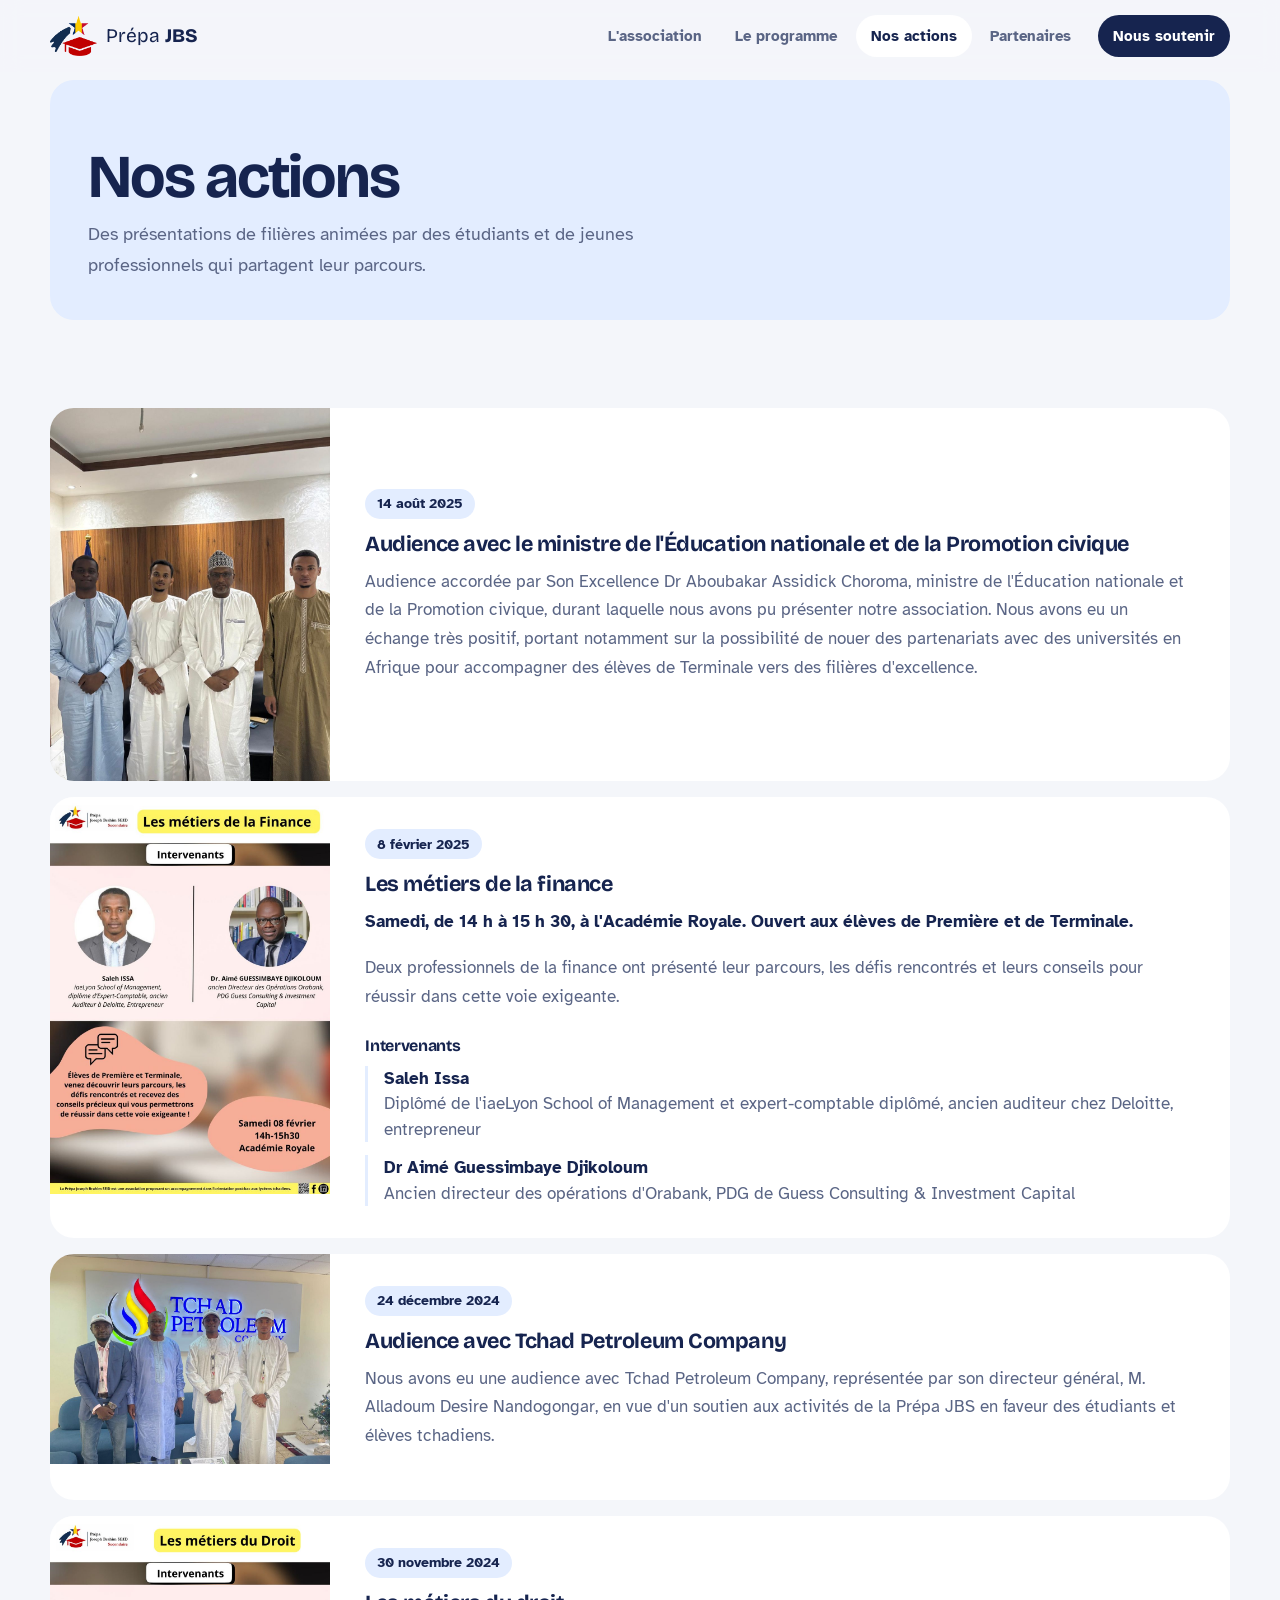
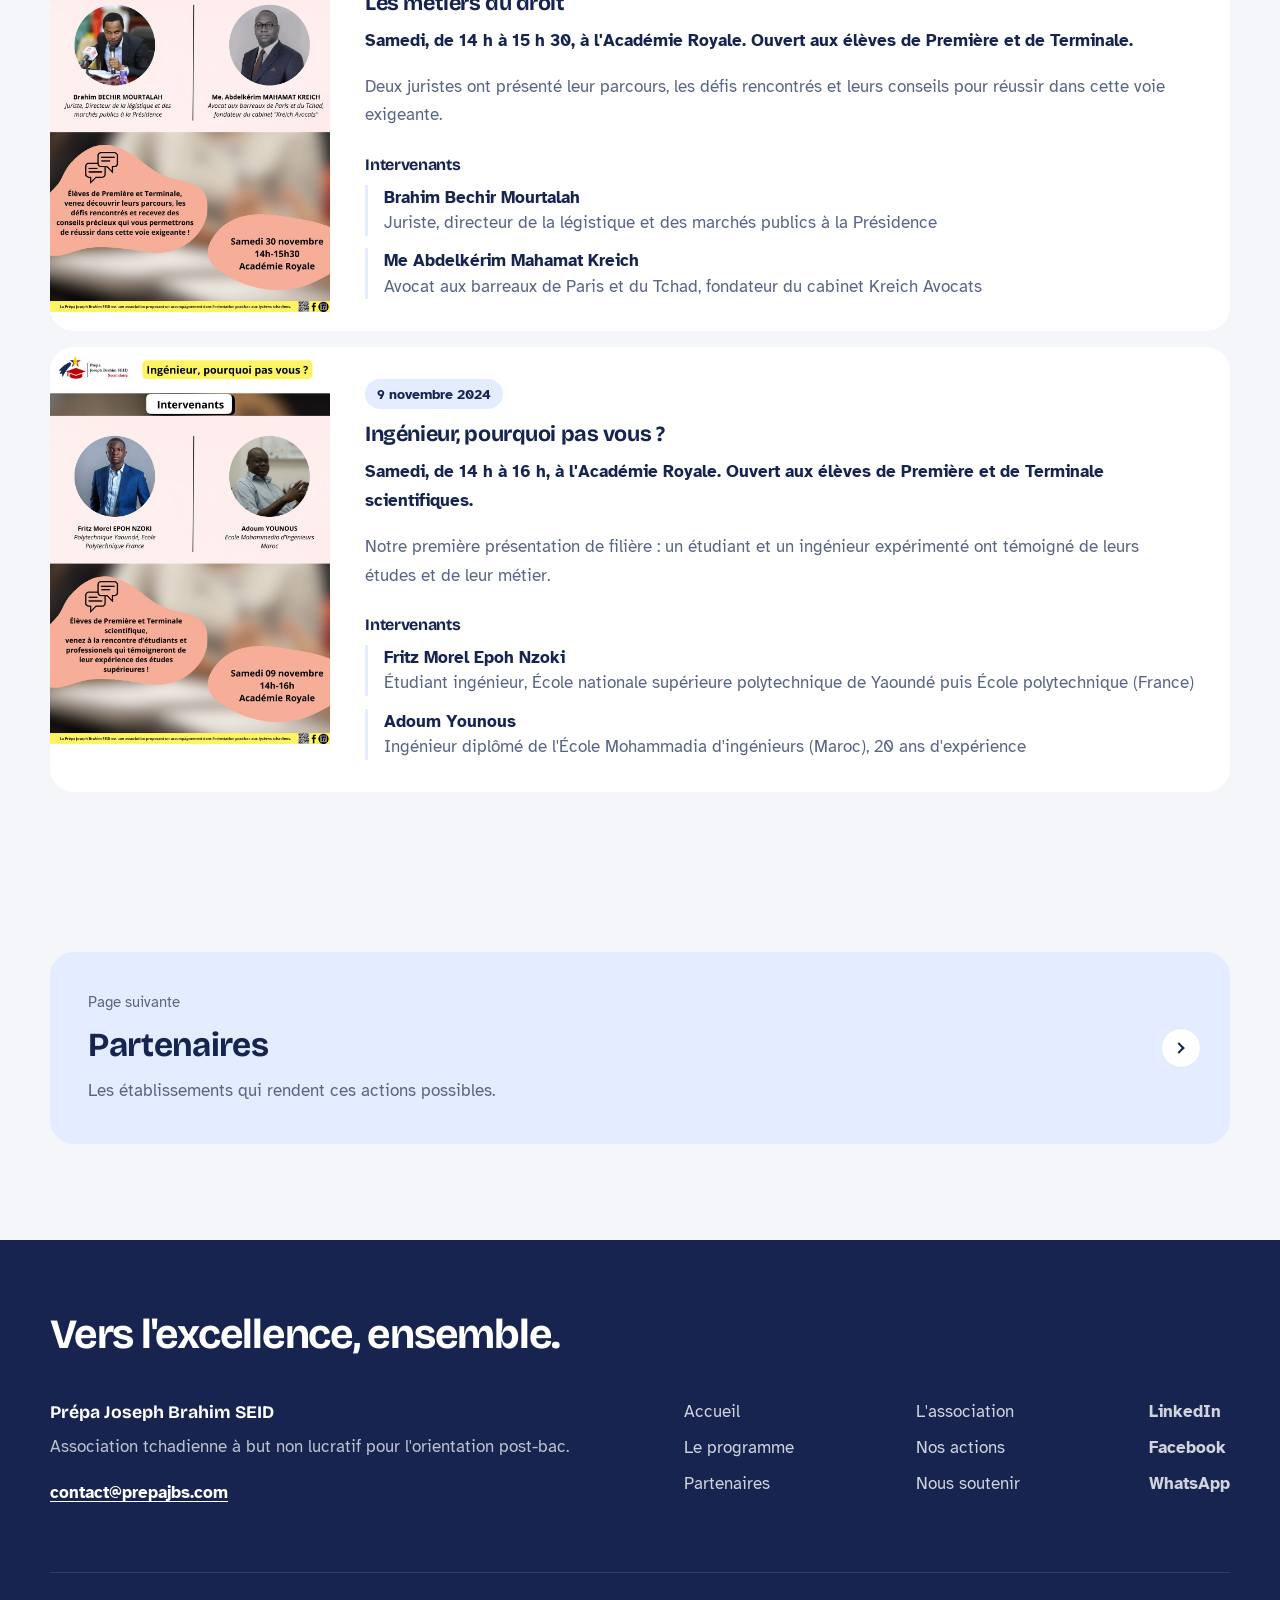
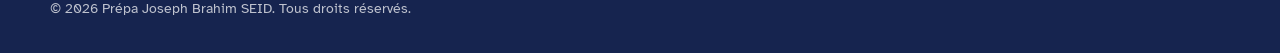
==== docs/actions.html @ e3362bd0 "Nouvelle version du site - version octobre 2026" ====
<!DOCTYPE html>
<html lang="fr">
<head>
  <meta charset="UTF-8">
  <meta name="viewport" content="width=device-width, initial-scale=1.0">
  <title>Nos actions – Prépa JBS</title>
  <meta name="description" content="Présentations de filières et sessions de préparation organisées par la Prépa JBS.">
  <meta name="robots" content="index, follow">
  <meta property="og:title" content="Nos actions – Prépa JBS">
  <meta property="og:description" content="Présentations de filières et sessions de préparation organisées par la Prépa JBS.">
  <meta property="og:type" content="website">
  <meta property="og:url" content="https://www.prepajbs.com">
  <meta property="og:image" content="https://www.prepajbs.com/img/og-image.jpg">
  <link rel="icon" type="image/png" href="img/favicon.png">
  <link rel="apple-touch-icon" href="img/favicon.png">
  <link rel="preconnect" href="https://fonts.googleapis.com">
  <link rel="preconnect" href="https://fonts.gstatic.com" crossorigin>
  <link href="https://fonts.googleapis.com/css2?family=Bricolage+Grotesque:opsz,wght@12..96,500;12..96,700;12..96,800&family=Atkinson+Hyperlegible:ital,wght@0,400;0,700;1,400&display=swap" rel="stylesheet">
  <link rel="stylesheet" href="style.css">
  <script src="navigation.js" defer></script>
</head>
<body>

  <a class="skip-link" href="#contenu">Aller au contenu</a>

  <header class="site-header">
    <div class="container header-inner">
      <a href="index.html" class="brand">
        <img src="img/logo.png" alt="" width="51" height="40">
        <span>Prépa <strong>JBS</strong></span>
      </a>

      <button class="nav-toggle" aria-expanded="false" aria-controls="menu-principal">
        <span class="nav-toggle-bar"></span>
        <span class="visually-hidden">Ouvrir le menu</span>
      </button>

      <nav class="main-nav" id="menu-principal" aria-label="Menu principal">
        <ul>
          <li><a href="association.html">L'association</a></li>
          <li><a href="programme.html">Le programme</a></li>
          <li><a href="actions.html" aria-current="page">Nos actions</a></li>
          <li><a href="partenaires.html">Partenaires</a></li>
          <li class="nav-cta-item"><a href="soutenir.html" class="nav-cta">Nous soutenir</a></li>
        </ul>
      </nav>
    </div>
  </header>

  <main id="contenu">

    <section class="container page-head tile tile-sky">
      <div>
        <h1>Nos actions</h1>
        <p class="lead">Des présentations de filières animées par des étudiants et de jeunes professionnels qui partagent leur parcours.</p>
      </div>
      
    </section>

    <section class="container section">
      <div class="events">
        <article class="event event-poster">
          <figure class="poster event-photo">
            <img src="img/audience-ministre-2025-08-14.jpg" alt="Quatre hommes debout dans un bureau : trois membres de la Prépa JBS aux côtés de Son Excellence Dr Aboubakar Assidick Choroma, ministre de l'Éducation nationale et de la Promotion civique" width="900" height="1200" loading="lazy">
          </figure>
          <div class="event-body">
            <p class="chip"><time datetime="2025-08-14">14 août 2025</time></p>
            <h2>Audience avec le ministre de l'Éducation nationale et de la Promotion civique</h2>
            <p>Audience accordée par Son Excellence Dr Aboubakar Assidick Choroma, ministre de l'Éducation nationale et de la Promotion civique, durant laquelle nous avons pu présenter notre association. Nous avons eu un échange très positif, portant notamment sur la possibilité de nouer des partenariats avec des universités en Afrique pour accompagner des élèves de Terminale vers des filières d'excellence.</p>
          </div>
        </article>

        <article class="event event-poster">
          <a class="poster" href="img/affiche-finance-2025-02-08.jpg" target="_blank" rel="noopener">
            <img src="img/affiche-finance-2025-02-08.jpg" alt="Affiche de la présentation « Les métiers de la finance » du 8 février 2025" width="1000" height="1416" loading="lazy">
            <span class="visually-hidden">(ouvrir l'affiche en grand)</span>
          </a>
          <div class="event-body">
            <p class="chip"><time datetime="2025-02-08">8 février 2025</time></p>
            <h2>Les métiers de la finance</h2>
            <p class="event-meta">Samedi, de 14 h à 15 h 30, à l'Académie Royale. Ouvert aux élèves de Première et de Terminale.</p>
            <p>Deux professionnels de la finance ont présenté leur parcours, les défis rencontrés et leurs conseils pour réussir dans cette voie exigeante.</p>
            <h3>Intervenants</h3>
            <ul class="speakers">
              <li><strong>Saleh Issa</strong>Diplômé de l'iaeLyon School of Management et expert-comptable diplômé, ancien auditeur chez Deloitte, entrepreneur</li>
              <li><strong>Dr Aimé Guessimbaye Djikoloum</strong>Ancien directeur des opérations d'Orabank, PDG de Guess Consulting &amp; Investment Capital</li>
            </ul>
          </div>
        </article>

        <article class="event event-poster">
          <figure class="poster event-photo">
            <img src="img/audience-tchad-petroleum-2024-12-24.jpg" alt="Membres de la Prépa JBS reçus dans les locaux de Tchad Petroleum Company, devant le logo de l'entreprise" width="1000" height="750" loading="lazy">
          </figure>
          <div class="event-body">
            <p class="chip"><time datetime="2024-12-24">24 décembre 2024</time></p>
            <h2>Audience avec Tchad Petroleum Company</h2>
            <p>Nous avons eu une audience avec Tchad Petroleum Company, représentée par son directeur général, M. Alladoum Desire Nandogongar, en vue d'un soutien aux activités de la Prépa JBS en faveur des étudiants et élèves tchadiens.</p>
          </div>
        </article>

        <article class="event event-poster">
          <a class="poster" href="img/affiche-droit-2024-11-30.jpg" target="_blank" rel="noopener">
            <img src="img/affiche-droit-2024-11-30.jpg" alt="Affiche de la présentation « Les métiers du droit » du 30 novembre 2024" width="1000" height="1415" loading="lazy">
            <span class="visually-hidden">(ouvrir l'affiche en grand)</span>
          </a>
          <div class="event-body">
            <p class="chip"><time datetime="2024-11-30">30 novembre 2024</time></p>
            <h2>Les métiers du droit</h2>
            <p class="event-meta">Samedi, de 14 h à 15 h 30, à l'Académie Royale. Ouvert aux élèves de Première et de Terminale.</p>
            <p>Deux juristes ont présenté leur parcours, les défis rencontrés et leurs conseils pour réussir dans cette voie exigeante.</p>
            <h3>Intervenants</h3>
            <ul class="speakers">
              <li><strong>Brahim Bechir Mourtalah</strong>Juriste, directeur de la légistique et des marchés publics à la Présidence</li>
              <li><strong>Me Abdelkérim Mahamat Kreich</strong>Avocat aux barreaux de Paris et du Tchad, fondateur du cabinet Kreich Avocats</li>
            </ul>
          </div>
        </article>

        <article class="event event-poster">
          <a class="poster" href="img/affiche-ingenieur-2024-11-09.jpg" target="_blank" rel="noopener">
            <img src="img/affiche-ingenieur-2024-11-09.jpg" alt="Affiche de la présentation « Ingénieur, pourquoi pas vous ? » du 9 novembre 2024" width="1000" height="1415" loading="lazy">
            <span class="visually-hidden">(ouvrir l'affiche en grand)</span>
          </a>
          <div class="event-body">
            <p class="chip"><time datetime="2024-11-09">9 novembre 2024</time></p>
            <h2>Ingénieur, pourquoi pas vous ?</h2>
            <p class="event-meta">Samedi, de 14 h à 16 h, à l'Académie Royale. Ouvert aux élèves de Première et de Terminale scientifiques.</p>
            <p>Notre première présentation de filière : un étudiant et un ingénieur expérimenté ont témoigné de leurs études et de leur métier.</p>
            <h3>Intervenants</h3>
            <ul class="speakers">
              <li><strong>Fritz Morel Epoh Nzoki</strong>Étudiant ingénieur, École nationale supérieure polytechnique de Yaoundé puis École polytechnique (France)</li>
              <li><strong>Adoum Younous</strong>Ingénieur diplômé de l'École Mohammadia d'ingénieurs (Maroc), 20 ans d'expérience</li>
            </ul>
          </div>
        </article>
      </div>
    </section>

    <section class="container">
      <a class="tile tile-sky next-tile" href="partenaires.html">
        <span class="next-kicker">Page suivante</span>
        <span class="next-title">Partenaires</span>
        <span class="next-text">Les établissements qui rendent ces actions possibles.</span>
        <span class="round-arrow" aria-hidden="true"></span>
      </a>
    </section>

  </main>

  <footer class="site-footer">
    <div class="container">
      <p class="footer-motto">Vers l'excellence, ensemble.</p>
      <div class="footer-grid">
        <div>
          <p class="footer-brand">Prépa Joseph Brahim SEID</p>
          <p>Association tchadienne à but non lucratif pour l'orientation post-bac.</p>
          <!-- Remplacez par votre adresse e-mail réelle -->
          <p><a class="footer-mail" href="mailto:contact@prepajbs.com">contact@prepajbs.com</a></p>
        </div>
        <nav aria-label="Plan du site">
          <ul class="footer-links">
            <li><a href="index.html">Accueil</a></li>
            <li><a href="association.html">L'association</a></li>
            <li><a href="programme.html">Le programme</a></li>
            <li><a href="actions.html">Nos actions</a></li>
            <li><a href="partenaires.html">Partenaires</a></li>
            <li><a href="soutenir.html">Nous soutenir</a></li>
          </ul>
        </nav>
        <ul class="socials" aria-label="Réseaux sociaux">
          <li><a href="https://www.linkedin.com/company/pr%C3%A9pa-jbs" target="_blank" rel="noopener">LinkedIn</a></li>
          <li><a href="https://www.facebook.com/people/Pr%C3%A9pa-JBS/61568700830387/" target="_blank" rel="noopener">Facebook</a></li>
          <li><a href="https://whatsapp.com/channel/0029VavjlKaCXC3Tal5jck3C" target="_blank" rel="noopener">WhatsApp</a></li>
        </ul>
      </div>
      <p class="copyright">© <span id="annee">2026</span> Prépa Joseph Brahim SEID. Tous droits réservés.</p>
    </div>
  </footer>

</body>
</html>
---- docs/style.css ----
/* =========================================================
   Prépa JBS – Feuille de style (version épurée)
   Fond gris-bleu très clair, tuiles blanches,
   un seul accent : le bleu ciel. Le jaune n'apparaît
   qu'en touches minuscules (pastilles de date, point final).
   ========================================================= */

:root {
  --bg: #f4f6fa;
  --white: #ffffff;
  --sky: #e3edff;
  --ink: #16244f;
  --blue: #2f5bea;
  --sun: #f6d365;
  --muted: #5a6585;
  --line: #e4e8f1;

  --font-display: "Bricolage Grotesque", "Segoe UI", system-ui, sans-serif;
  --font-body: "Atkinson Hyperlegible", "Segoe UI", system-ui, sans-serif;

  --r: 24px;
  --r-sm: 14px;
  --gap: 16px;
  --container: 1180px;
}

/* ---------- Base ---------- */
*, *::before, *::after { box-sizing: border-box; }
html { scroll-behavior: smooth; }
body {
  margin: 0;
  font-family: var(--font-body);
  font-size: 1.0625rem;
  line-height: 1.7;
  color: var(--ink);
  background: var(--bg);
  -webkit-font-smoothing: antialiased;
}
img { max-width: 100%; display: block; }
h1, h2, h3 {
  font-family: var(--font-display);
  line-height: 1.1;
  letter-spacing: -0.02em;
  margin: 0 0 0.5em;
  font-weight: 700;
}
h1 { font-size: clamp(2.4rem, 5vw, 3.8rem); letter-spacing: -0.035em; line-height: 1.02; }
h2 { font-size: clamp(1.6rem, 2.8vw, 2.1rem); }
h3 { font-size: 1.2rem; }
p { margin: 0 0 1em; }
a { color: var(--blue); text-underline-offset: 3px; }

:focus-visible { outline: 3px solid var(--blue); outline-offset: 3px; border-radius: 10px; }

.container { width: min(100% - 32px, var(--container)); margin-inline: auto; }
.visually-hidden { position: absolute; width: 1px; height: 1px; overflow: hidden; clip: rect(0 0 0 0); white-space: nowrap; }
.skip-link { position: absolute; left: 1rem; top: -100px; z-index: 300; background: var(--ink); color: #fff; padding: .6rem 1rem; border-radius: 999px; }
.skip-link:focus { top: 1rem; }
.center { text-align: center; }

.lead { font-size: 1.15rem; color: var(--muted); max-width: 34em; }

/* ---------- Tuiles ---------- */
.tile { border-radius: var(--r); padding: clamp(1.6rem, 3vw, 2.4rem); position: relative; }
.tile-white { background: var(--white); }
.tile-sky { background: var(--sky); }
.tile p { color: var(--muted); }
.tile p:last-child { margin-bottom: 0; }

/* Flèche discrète des tuiles cliquables */
.round-arrow {
  position: absolute; right: 1.4rem; bottom: 1.4rem;
  width: 40px; height: 40px; border-radius: 50%;
  border: 1.5px solid var(--line);
  background: var(--white);
  transition: border-color 0.2s;
}
.round-arrow::before {
  content: ""; position: absolute; inset: 0; margin: auto;
  width: 8px; height: 8px;
  border-top: 2px solid var(--ink); border-right: 2px solid var(--ink);
  transform: translateX(-2px) rotate(45deg);
}

/* ---------- Boutons ---------- */
.btn {
  display: inline-flex; align-items: center;
  font-family: var(--font-display); font-weight: 700; font-size: 1rem;
  padding: 0.85rem 1.5rem; border-radius: 999px;
  text-decoration: none;
  transition: background-color 0.2s, color 0.2s;
}
.btn-ink { background: var(--ink); color: #fff; }
.btn-ink:hover { background: var(--blue); color: #fff; }
.btn-light { background: var(--white); color: var(--ink); }
.btn-light:hover { color: var(--blue); }

/* ---------- En-tête ---------- */
.site-header {
  position: sticky; top: 0; z-index: 100;
  background: rgba(244,246,250,0.9);
  backdrop-filter: blur(10px); -webkit-backdrop-filter: blur(10px);
}
.header-inner { display: flex; align-items: center; justify-content: space-between; height: 72px; }
.brand { display: flex; align-items: center; gap: 0.6rem; text-decoration: none; color: var(--ink); font-family: var(--font-display); font-size: 1.2rem; }
.brand img { width: 40px; height: 40px; object-fit: contain; border-radius: 10px; }
.brand strong { font-weight: 800; }

.main-nav ul { list-style: none; margin: 0; padding: 0; display: flex; align-items: center; gap: 0.2rem; }
.main-nav a {
  display: block; padding: 0.5rem 0.95rem; border-radius: 999px;
  text-decoration: none; color: var(--muted); font-weight: 700; font-size: 0.96rem;
  transition: color 0.2s, background-color 0.2s;
}
.main-nav a:hover { color: var(--ink); }
.main-nav a[aria-current="page"] { color: var(--ink); background: var(--white); }
.main-nav a.nav-cta { background: var(--ink); color: #fff; margin-left: 0.5rem; }
.main-nav a.nav-cta:hover { background: var(--blue); }

.nav-toggle { display: none; width: 44px; height: 44px; border: 0; border-radius: 50%; background: var(--white); cursor: pointer; position: relative; }
.nav-toggle-bar, .nav-toggle-bar::before, .nav-toggle-bar::after {
  position: absolute; left: 12px; width: 20px; height: 2px; background: var(--ink); border-radius: 2px;
  transition: transform .25s, background-color .25s;
}
.nav-toggle-bar { top: 21px; }
.nav-toggle-bar::before, .nav-toggle-bar::after { content: ""; left: 0; }
.nav-toggle-bar::before { top: -6px; }
.nav-toggle-bar::after { top: 6px; }
.nav-toggle[aria-expanded="true"] .nav-toggle-bar { background: transparent; }
.nav-toggle[aria-expanded="true"] .nav-toggle-bar::before { transform: translateY(6px) rotate(45deg); }
.nav-toggle[aria-expanded="true"] .nav-toggle-bar::after { transform: translateY(-6px) rotate(-45deg); }

/* ---------- Accueil ---------- */
.bento-hero {
  display: grid;
  grid-template-columns: 7fr 5fr;
  grid-template-rows: 1fr auto;
  gap: var(--gap);
  padding-top: 0.5rem;
}
.hero-main {
  grid-row: span 2;
  display: flex; flex-direction: column; justify-content: center;
  min-height: 500px;
  padding: clamp(2rem, 4.5vw, 3.6rem);
}
.hero-main h1 { max-width: 9em; margin-bottom: 1.1rem; }
.hero-main h1::after {
  /* le seul détail jaune de l'accueil : un point sous le titre */
  content: ""; display: block; width: 44px; height: 6px; border-radius: 3px;
  background: var(--sun); margin-top: 1.4rem;
}
.actions { display: flex; flex-wrap: wrap; gap: 0.6rem; margin-top: 1.4rem; }

.tile-photo { margin: 0; padding: 0; overflow: hidden; background: var(--line); }
.hero-photo { min-height: 320px; }
.tile-photo img { width: 100%; height: 100%; object-fit: cover; }
.tile-photo figcaption {
  position: absolute; left: 12px; bottom: 12px;
  background: rgba(255,255,255,0.92); color: var(--ink);
  font-size: 0.85rem; font-weight: 700;
  padding: 0.4rem 0.85rem; border-radius: 999px;
}

.hero-stats { display: grid; grid-template-columns: 1fr 1fr; gap: var(--gap); }
.hero-stat { padding: 1.4rem 1.6rem; }
.hero-stat p { margin: 0; line-height: 1.35; font-size: 0.95rem; }
.big-num {
  font-family: var(--font-display); font-weight: 800;
  font-size: 2.4rem !important; line-height: 1.1 !important;
  letter-spacing: -0.03em; color: var(--ink) !important;
  margin-bottom: 0.2rem !important;
}

/* ---------- Sections ---------- */
.section { padding-block: clamp(3.5rem, 7vw, 5.5rem); }
.section-intro { margin-bottom: 2rem; }
.section-intro h2 { margin-bottom: 0.3rem; }

/* Chemin en 4 temps */
.path {
  list-style: none; margin: 0 0 2.5rem; padding: 0;
  display: grid; grid-template-columns: repeat(4, 1fr); gap: var(--gap);
  position: relative;
}
.path::before {
  content: ""; position: absolute; top: 9px; left: 9px; right: 9px;
  border-top: 2px solid var(--line);
}
.path li { position: relative; padding-right: 1rem; }
.path-dot {
  display: block; width: 20px; height: 20px; border-radius: 50%;
  background: var(--bg); border: 2px solid var(--ink);
  margin-bottom: 1.1rem; position: relative;
}
.path-dot-end { background: var(--sun); border-color: var(--sun); }
.path h3 { margin-bottom: 0.25rem; }
.path p { color: var(--muted); margin: 0; }

/* Liens vers les pages */
.bento-links { display: grid; grid-template-columns: repeat(3, 1fr); gap: var(--gap); }
.link-tile { display: block; min-height: 190px; padding-bottom: 4.5rem; text-decoration: none; color: var(--ink); }
.link-wide { grid-column: span 2; }
.link-tile h3 { font-size: 1.45rem; }
.link-tile p { max-width: 26em; }
.link-tile:hover .round-arrow, .next-tile:hover .round-arrow { border-color: var(--ink); }

/* ---------- Pages intérieures ---------- */
.page-head { margin-top: 0.5rem; min-height: 240px; display: flex; align-items: flex-end; }
.page-head .lead { margin-bottom: 0; }
.page-head h1 { margin-bottom: 0.7rem; }

.two-col { display: grid; grid-template-columns: 1fr 1.4fr; gap: 3rem; }
.prose p { max-width: 38em; color: var(--muted); }
.prose .lead { color: var(--ink); }

.trio { display: grid; grid-template-columns: repeat(3, 1fr); gap: var(--gap); }
.support { display: flex; flex-direction: column; align-items: flex-start; }
.support h2 { font-size: 1.45rem; }
.support p { flex: 1; margin-bottom: 1.5rem !important; }

/* Étapes du programme */
.steps { list-style: none; margin: 0; padding: 0; display: grid; gap: var(--gap); }
.step { display: grid; grid-template-columns: 64px 1fr; gap: 1.6rem; align-items: start; }
.step-num {
  display: grid; place-items: center;
  width: 52px; height: 52px; border-radius: 50%;
  background: var(--sky);
  font-family: var(--font-display); font-weight: 800; font-size: 1.3rem;
}
.step h2 { font-size: 1.4rem; margin-top: 0.6rem; }
.step p { max-width: 42em; }

/* Bannière */
.banner { display: flex; align-items: center; justify-content: space-between; gap: 1.5rem; flex-wrap: wrap; }
.banner-text { font-family: var(--font-display); font-weight: 700; font-size: 1.25rem; line-height: 1.3; max-width: 30em; margin: 0; color: var(--ink) !important; }

/* Actions */
.events { display: grid; grid-template-columns: repeat(2, 1fr); gap: var(--gap); }
.event { background: var(--white); border-radius: var(--r); overflow: hidden; display: flex; flex-direction: column; }
.event-media { aspect-ratio: 16 / 10; background: var(--line); }
.event-media img { width: 100%; height: 100%; object-fit: cover; }
.event-body { padding: 1.6rem 1.8rem 1.8rem; }
.event-body h2 { font-size: 1.35rem; }
.event-body p { color: var(--muted); }
.chip {
  display: inline-block; margin-bottom: 0.9rem !important;
  padding: 0.2rem 0.75rem; border-radius: 999px;
  background: var(--sky); color: var(--ink) !important;
  font-weight: 700; font-size: 0.85rem;
}
.event-todo { background: transparent; border: 2px dashed #cdd4e4; }
.event-media-empty { display: none; }

/* Partenaires */
.partners { list-style: none; margin: 0; padding: 0; display: grid; grid-template-columns: repeat(3, 1fr); gap: var(--gap); }
.partners li { display: flex; align-items: center; gap: 1rem; font-family: var(--font-display); font-weight: 700; font-size: 1.1rem; padding: 1.4rem 1.6rem; }
.partner-logo { flex: none; width: 48px; height: 48px; border-radius: 12px; background: var(--sky); }

/* Page suivante */
.next-tile {
  display: grid; gap: 0.15rem;
  margin-top: clamp(3rem, 6vw, 4.5rem);
  padding-right: 5.5rem;
  text-decoration: none; color: var(--ink);
}
.next-kicker { font-size: 0.92rem; color: var(--muted); }
.next-title { font-family: var(--font-display); font-weight: 700; font-size: clamp(1.6rem, 3vw, 2.1rem); letter-spacing: -0.02em; }
.next-text { color: var(--muted); }
.next-tile .round-arrow { top: 50%; bottom: auto; margin-top: -20px; right: 1.8rem; }

/* ---------- Pied de page ---------- */
.site-footer {
  margin-top: clamp(4rem, 8vw, 6rem);
  background: var(--ink); color: rgba(255,255,255,0.72);
  padding: clamp(3rem, 6vw, 4.5rem) 0 2rem;
}
.footer-motto {
  font-family: var(--font-display); font-weight: 700;
  font-size: clamp(1.8rem, 3.5vw, 2.6rem); letter-spacing: -0.03em; line-height: 1.1;
  color: #fff; margin-bottom: 2.5rem;
}
.footer-grid { display: grid; grid-template-columns: 1.4fr 1fr auto; gap: 2.5rem; align-items: start; }
.footer-brand { font-family: var(--font-display); font-weight: 700; font-size: 1.1rem; color: #fff; margin-bottom: 0.3rem; }
.footer-mail { color: #fff; font-weight: 700; }
.footer-links { list-style: none; margin: 0; padding: 0; display: grid; grid-template-columns: repeat(2, auto); gap: 0.45rem 2rem; }
.footer-links a, .socials a { color: rgba(255,255,255,0.8); text-decoration: none; }
.footer-links a:hover, .socials a:hover { color: #fff; text-decoration: underline; }
.socials { list-style: none; margin: 0; padding: 0; display: grid; gap: 0.45rem; }
.socials a { font-weight: 700; }
.copyright { margin: 3rem 0 0; padding-top: 1.5rem; border-top: 1px solid rgba(255,255,255,0.12); font-size: 0.88rem; }

/* ---------- Responsive ---------- */
@media (max-width: 900px) {
  .nav-toggle { display: block; }
  .main-nav {
    position: absolute; top: 68px; left: 16px; right: 16px;
    background: var(--white); border-radius: var(--r);
    box-shadow: 0 16px 40px -16px rgba(22,36,79,0.25);
    display: none;
  }
  .main-nav.is-open { display: block; }
  .main-nav ul { flex-direction: column; align-items: stretch; padding: 0.6rem; gap: 0.15rem; }
  .main-nav a { padding: 0.85rem 1rem; border-radius: var(--r-sm); }
  .main-nav a[aria-current="page"] { background: var(--bg); }
  .main-nav a.nav-cta { margin: 0.4rem 0 0; text-align: center; border-radius: 999px; }

  .bento-hero { grid-template-columns: 1fr; }
  .hero-main { grid-row: auto; min-height: 0; }
  .hero-photo { min-height: 240px; }

  .path { grid-template-columns: 1fr 1fr; row-gap: 2rem; }
  .path::before { display: none; }

  .bento-links, .trio, .events, .partners { grid-template-columns: 1fr 1fr; }
  .two-col { grid-template-columns: 1fr; gap: 0.5rem; }
  .footer-grid { grid-template-columns: 1fr 1fr; }
}

@media (max-width: 620px) {
  .path, .bento-links, .trio, .events, .partners, .footer-grid { grid-template-columns: 1fr; }
  .link-wide { grid-column: auto; }
  .page-head { min-height: 200px; }
  .step { grid-template-columns: 1fr; gap: 0.6rem; }
  .step h2 { margin-top: 0; }
  .next-tile { padding-right: 1.6rem; padding-bottom: 5rem; }
  .next-tile .round-arrow { top: auto; bottom: 1.4rem; margin-top: 0; right: 1.4rem; }
}

@media (prefers-reduced-motion: reduce) {
  html { scroll-behavior: auto; }
  *, *::before, *::after { transition: none !important; animation: none !important; }
}

/* =========================================================
   Ajouts : logo et affiches
   ========================================================= */
.brand img { width: auto; height: 40px; border-radius: 0; }

/* Accueil : tuile du logo */
.hero-logo {
  display: grid; place-items: center;
  min-height: 320px;
}
.hero-logo img { width: min(62%, 280px); height: auto; }

/* Actions : affiche + texte côte à côte */
.events { grid-template-columns: 1fr; }
.event-todo { display: block; }
.event-poster { display: grid; grid-template-columns: minmax(200px, 280px) 1fr; align-items: start; }
.event-poster .event-body { align-self: center; }
.poster { display: block; background: var(--line); }
.poster img { width: 100%; height: auto; transition: opacity .2s; }
.poster:hover img { opacity: .9; }
.event-poster .event-body { padding: 2rem 2.2rem; }
.event-meta { color: var(--ink) !important; font-weight: 700; }
.event-body h3 { font-size: 1rem; margin: 1.6rem 0 0.7rem; }
.speakers { list-style: none; margin: 0; padding: 0; display: grid; gap: 0.8rem; }
.speakers li { color: var(--muted); padding-left: 1rem; border-left: 3px solid var(--sky); line-height: 1.5; }
.speakers strong { display: block; color: var(--ink); }

@media (max-width: 700px) {
  .event-poster { grid-template-columns: 1fr; }
  .poster { max-width: 340px; margin: 1.2rem auto 0; border-radius: var(--r-sm); overflow: hidden; }
  .event-poster .event-body { padding: 1.6rem; }
}

/* Association : les deux labels */
.labels-section { padding-bottom: 0; }
.labels { display: grid; grid-template-columns: 1fr 1fr; gap: var(--gap); }
.label-card { display: grid; grid-template-columns: 140px 1fr; gap: 1.6rem; align-items: center; }
.label-card img { width: 140px; height: 140px; }
.label-card h3 { font-size: 1.3rem; margin-bottom: 0.4rem; }

@media (max-width: 1000px) {
  .labels { grid-template-columns: 1fr; }
}
@media (max-width: 520px) {
  .label-card { grid-template-columns: 1fr; gap: 1rem; }
  .label-card img { width: 120px; height: 120px; }
}

/* Actions : photo (et non affiche) */
.event-photo { margin: 0; }

/* Photo de l'audience : même largeur que les affiches, légende sur 2 colonnes */
.event-photo { align-self: start; }
.event-photo img { border-radius: 0; }
.speakers-2col { grid-template-columns: 1fr 1fr; gap: 0.8rem 1.4rem; }
@media (max-width: 900px) { .speakers-2col { grid-template-columns: 1fr; } }

/* Accueil : texte et photo de groupe côte à côte */
.hero-group img { position: absolute; inset: 0; width: 100%; height: 100%; object-fit: cover; object-position: center 70%; }
.hero-group figcaption { left: 16px; bottom: 16px; font-size: 0.9rem; padding: 0.45rem 0.95rem; }

@media (min-width: 901px) {
  .bento-hero { grid-template-columns: 9fr 11fr; grid-template-rows: auto; align-items: stretch; }
  .hero-main { grid-row: auto; min-height: 0; padding: clamp(2rem, 3.4vw, 2.8rem); }
  .hero-main h1 { font-size: clamp(2.3rem, 4vw, 3.3rem); }
  .hero-main h1::after { margin-top: 1.1rem; }
  .hero-main .lead { font-size: 1.08rem; }
  .hero-group { grid-column: auto; min-height: 420px; }
}
@media (max-width: 900px) {
  .bento-hero { grid-template-columns: 1fr; }
  .hero-group { aspect-ratio: 4 / 3; }
  .hero-group img { position: static; }
}
@media (max-width: 620px) {
  .hero-group img { object-position: 40% 65%; }
  .hero-group figcaption { left: 12px; right: 12px; bottom: 12px; width: auto; font-size: 0.85rem; }
}

.btn { white-space: nowrap; }
.hero-main .btn { padding: 0.8rem 1.2rem; font-size: 0.95rem; }

/* Partenaires : 10 lycées, en 2 colonnes */
.partners { grid-template-columns: repeat(2, 1fr); }
.partners li { padding: 1.2rem 1.6rem; }
.partners li::before {
  content: ""; flex: none;
  width: 10px; height: 10px; border-radius: 50%;
  background: var(--sun);
}
@media (max-width: 620px) { .partners { grid-template-columns: 1fr; } }

/* Association : Joseph Brahim Seid */
.jbs-section { padding-top: 0; }
.jbs { display: grid; grid-template-columns: 5fr 7fr; gap: clamp(1.5rem, 4vw, 3.5rem); align-items: start; }
.jbs-photo { margin: 0; position: sticky; top: 96px; }
.jbs-photo img { width: 100%; height: auto; }
.kicker { font-weight: 700; color: var(--muted); font-size: 0.95rem; margin-bottom: 0.4rem; }
.jbs-text h2 { margin-bottom: 1rem; }
.jbs-text .lead { color: var(--ink); max-width: none; }
.jbs-text p { color: var(--muted); max-width: 40em; }
.jbs-text cite { font-style: italic; }
.jbs-legacy {
  margin-top: 1.6rem !important;
  padding: 1.1rem 1.4rem;
  background: var(--sky);
  border-radius: var(--r-sm);
  color: var(--ink) !important;
  font-family: var(--font-display); font-weight: 700; font-size: 1.1rem;
}
@media (max-width: 900px) {
  .jbs { grid-template-columns: 1fr; }
  .jbs-photo { position: static; max-width: 520px; }
}

/* Joseph Brahim Seid : section mise en avant en fin de page */
.jbs-section { padding-top: clamp(3.5rem, 7vw, 5.5rem); padding-bottom: 0; }
.jbs.tile { padding: clamp(1.4rem, 3vw, 2.4rem); }
.jbs-text { padding-block: 0.4rem; }
.jbs-text h2 { font-size: clamp(2rem, 3.6vw, 2.8rem); }
.jbs-photo { top: 100px; }

/* Programme : liens vers les plaquettes (étape 4) */
.doc-links { list-style: none; margin: 1.1rem 0 0; padding: 0; display: flex; flex-wrap: wrap; gap: 0.5rem; }
.doc-links a {
  display: inline-flex; align-items: center; gap: 0.5rem;
  padding: 0.45rem 0.9rem; border-radius: 999px;
  background: var(--sky); color: var(--ink);
  font-weight: 700; font-size: 0.95rem; text-decoration: none;
  transition: background-color .2s;
}
.doc-links a::before { content: ""; width: 7px; height: 7px; border-radius: 50%; background: var(--sun); }
.doc-links a:hover { background: #d3e2ff; }
.doc-links span { font-size: 0.75rem; font-weight: 700; color: var(--muted); }

/* Nous soutenir : formulaire */
.form-section { padding-top: 0; scroll-margin-top: 90px; }
.contact-box { display: grid; grid-template-columns: 4fr 7fr; gap: clamp(1.5rem, 4vw, 3.5rem); }
.contact-intro p { color: var(--muted); }
.contact-direct { font-size: 0.95rem; }
.contact-direct a { font-weight: 700; overflow-wrap: anywhere; }
.contact-form { display: grid; gap: 1.1rem; }
.field-row { display: grid; grid-template-columns: 1fr 1fr; gap: 1.1rem; }
.field { display: grid; gap: 0.4rem; }
.field label { font-weight: 700; font-size: 0.95rem; }
.optional { font-weight: 400; color: var(--muted); }
.field input, .field select, .field textarea {
  width: 100%;
  font: inherit; font-size: 1rem; color: var(--ink);
  background: var(--bg);
  border: 1.5px solid transparent;
  border-radius: var(--r-sm);
  padding: 0.8rem 1rem;
  transition: border-color .2s, background-color .2s;
}
.field textarea { resize: vertical; min-height: 140px; }
.field select {
  appearance: none; -webkit-appearance: none;
  background-image: linear-gradient(45deg, transparent 50%, var(--ink) 50%), linear-gradient(135deg, var(--ink) 50%, transparent 50%);
  background-position: calc(100% - 22px) 52%, calc(100% - 16px) 52%;
  background-size: 6px 6px; background-repeat: no-repeat;
  padding-right: 2.8rem; cursor: pointer;
}
.field input:focus, .field select:focus, .field textarea:focus {
  outline: none; border-color: var(--blue); background: var(--white);
}
.form-actions { display: flex; align-items: center; gap: 1rem; flex-wrap: wrap; margin-top: 0.3rem; }
.form-actions .btn { border: 0; cursor: pointer; }
.form-note { margin: 0; color: var(--muted); font-size: 0.92rem; max-width: 30em; }

@media (max-width: 900px) { .contact-box { grid-template-columns: 1fr; } }
@media (max-width: 560px) { .field-row { grid-template-columns: 1fr; } }
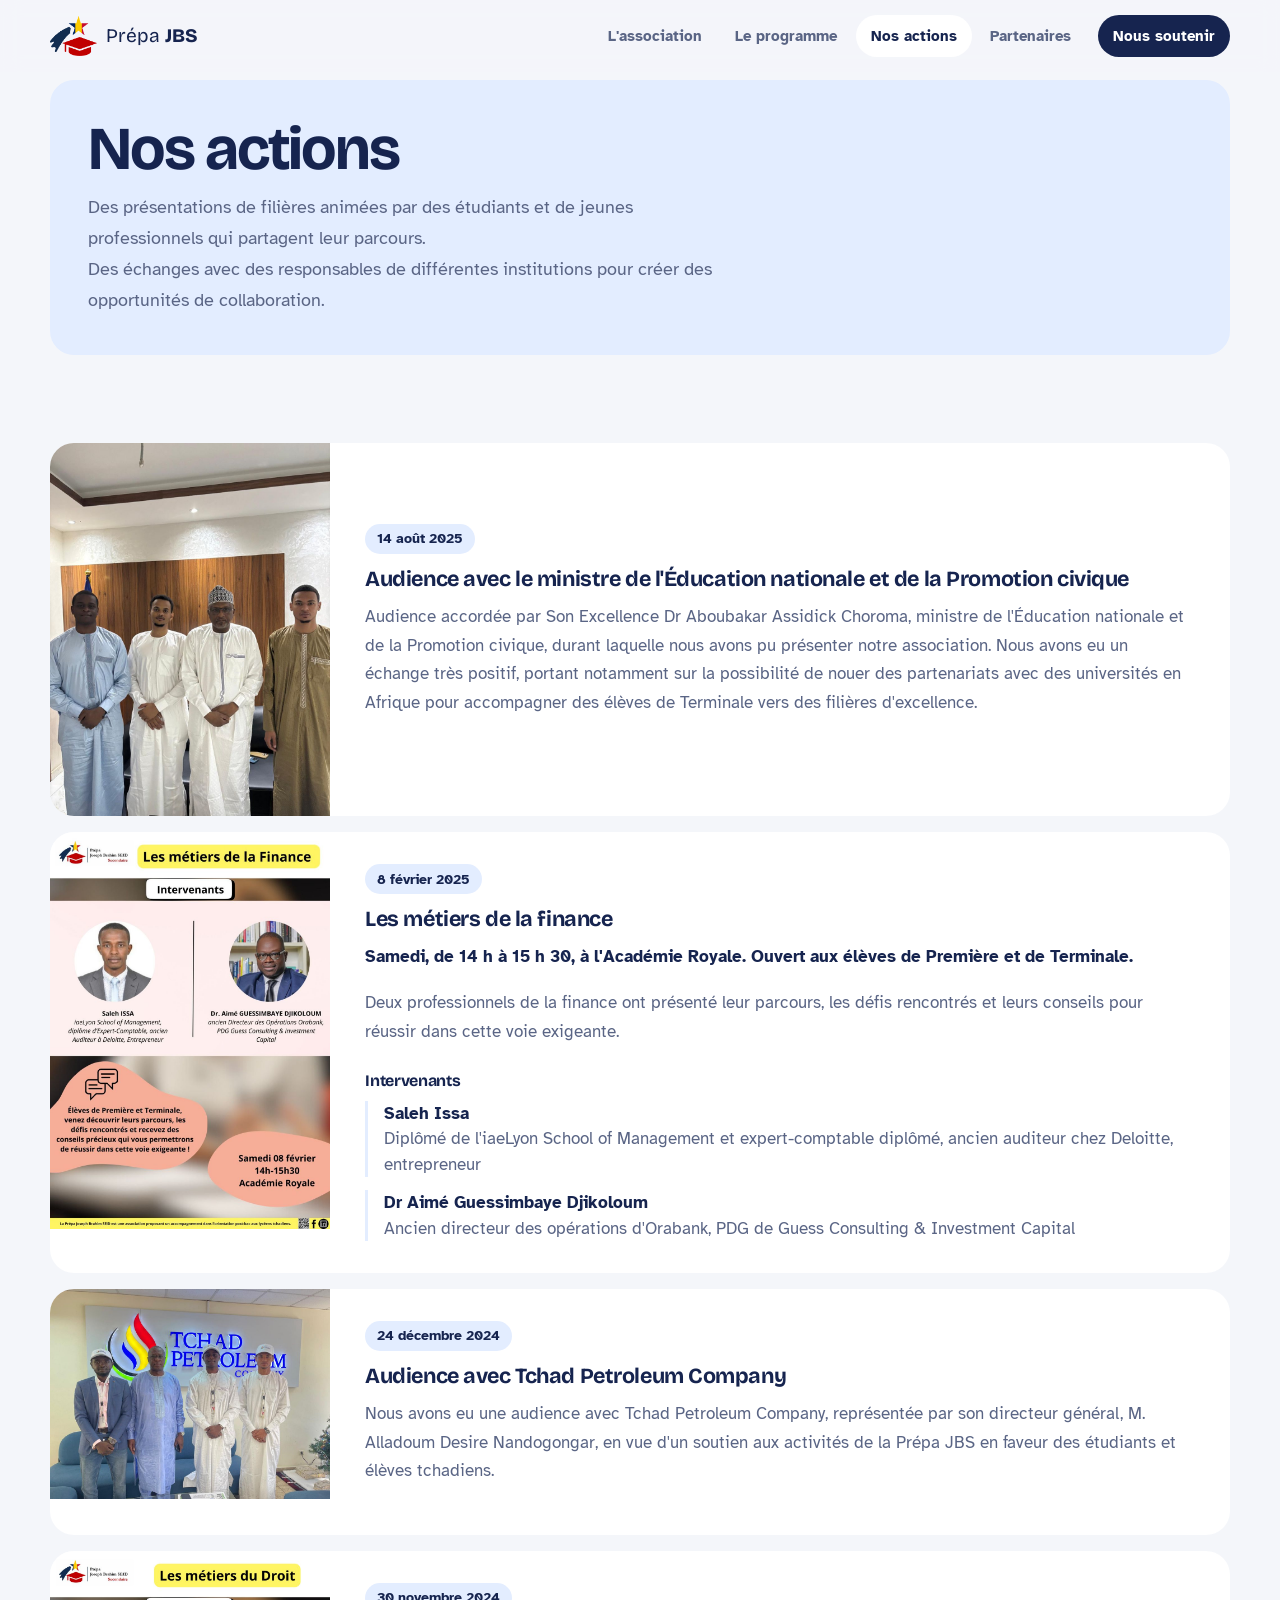
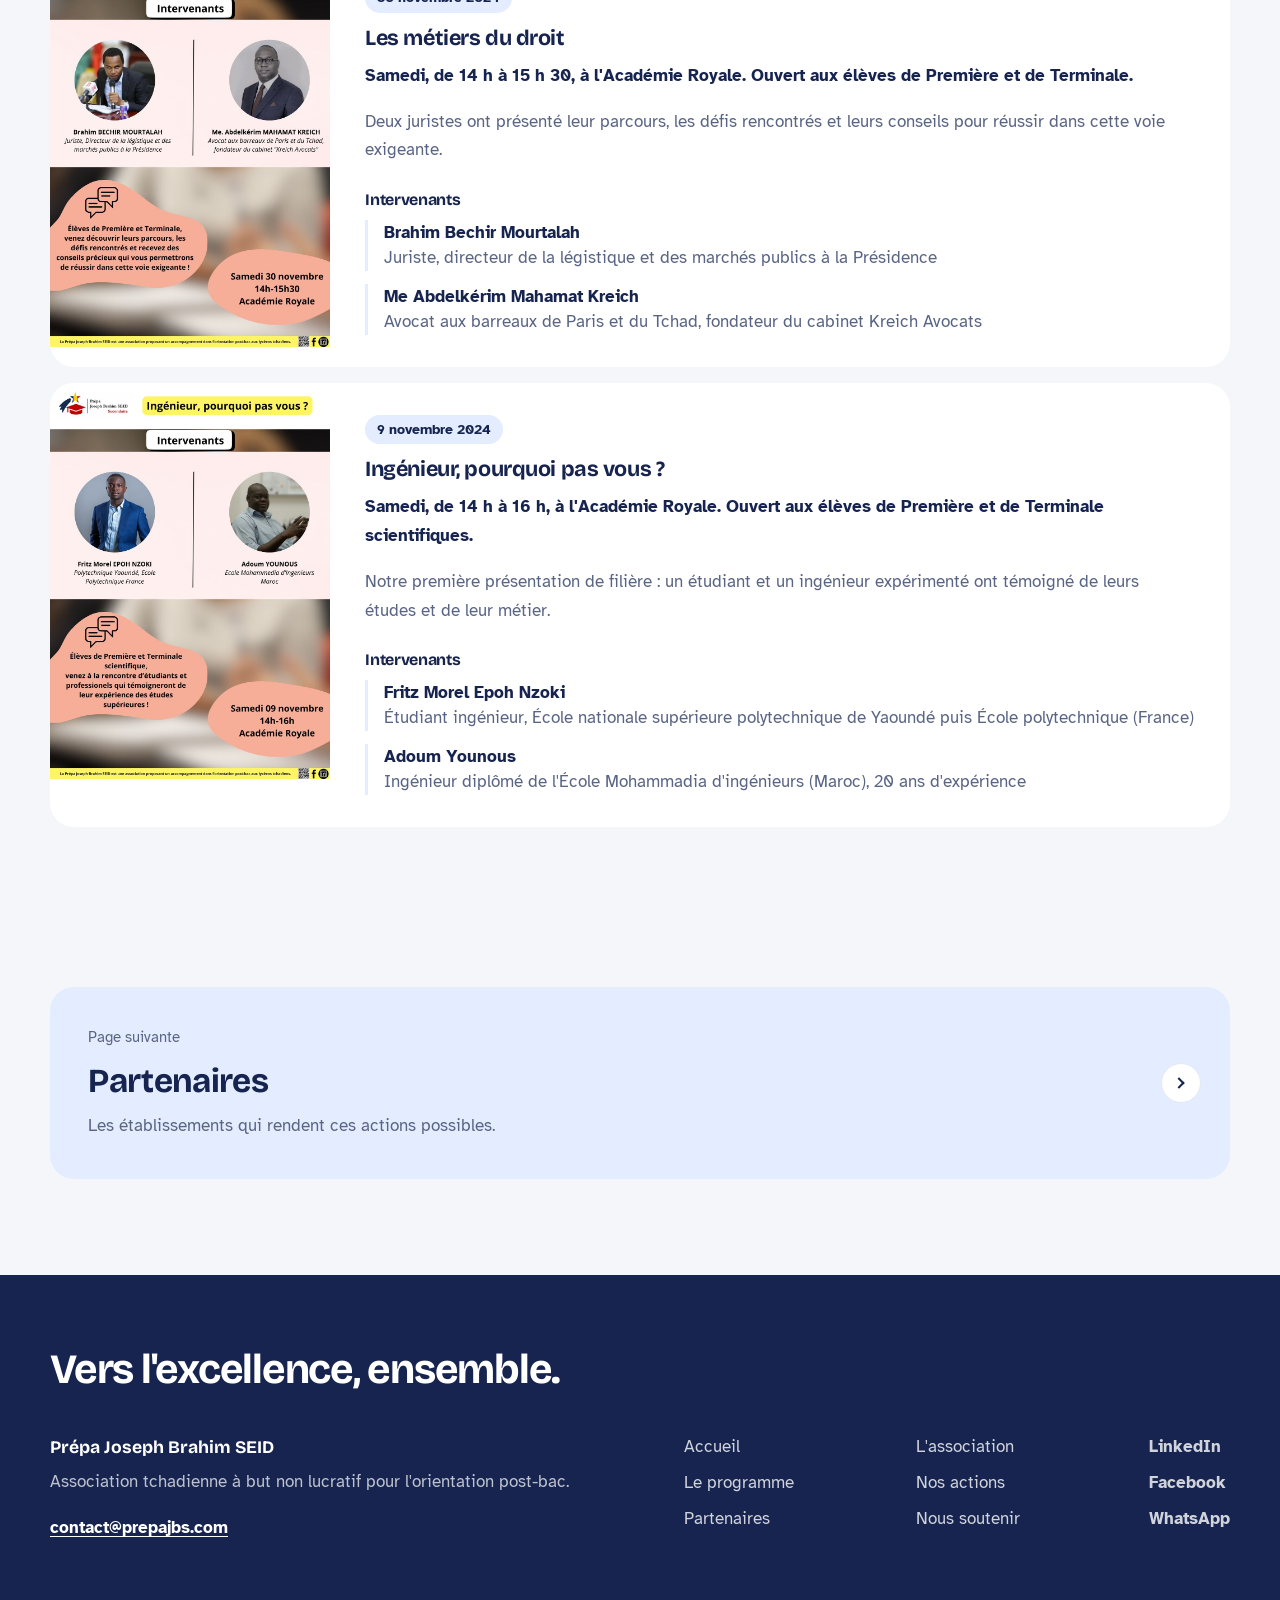
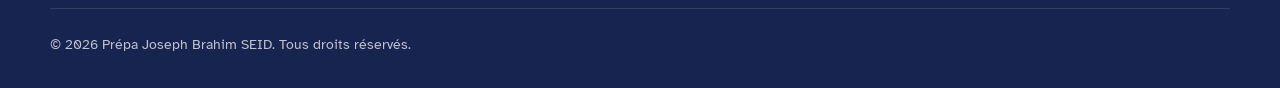
==== commit c6572bc8: "Modifier l'en-tete sur nos actions" ====
--- a/docs/actions.html
+++ b/docs/actions.html
@@ -53,6 +53,7 @@
       <div>
         <h1>Nos actions</h1>
         <p class="lead">Des présentations de filières animées par des étudiants et de jeunes professionnels qui partagent leur parcours.</p>
+        <p class="lead">Des échanges avec des responsables de différentes institutions pour créer des opportunités de collaboration.</p>
       </div>
       
     </section>
--- a/docs/style.css
+++ b/docs/style.css
@@ -504,3 +504,27 @@
 
 @media (max-width: 900px) { .contact-box { grid-template-columns: 1fr; } }
 @media (max-width: 560px) { .field-row { grid-template-columns: 1fr; } }
+.form-note.is-success { color: #1e7a46; font-weight: 700; }
+.form-note.is-error { color: #b42318; font-weight: 700; }
+.form-actions .btn:disabled { opacity: .6; cursor: wait; }
+
+/* Nous soutenir : moyens de contact */
+.contact-channels { list-style: none; margin: 0; padding: 0; display: grid; grid-template-columns: 1fr 1fr; gap: 0.8rem; align-content: start; }
+.contact-channels a {
+  display: flex; align-items: center; gap: 1rem;
+  padding: 1.1rem 1.3rem; border-radius: var(--r-sm);
+  background: var(--bg); color: var(--ink); text-decoration: none;
+  border: 1.5px solid transparent;
+  transition: border-color .2s, background-color .2s;
+}
+.contact-channels a:hover { border-color: var(--ink); background: var(--white); }
+.contact-channels svg {
+  flex: none; width: 44px; height: 44px; padding: 10px;
+  border-radius: 50%; background: var(--sky);
+  fill: none; stroke: var(--ink); stroke-width: 1.7; stroke-linecap: round; stroke-linejoin: round;
+}
+.contact-channels span { display: grid; line-height: 1.35; color: var(--muted); font-size: 0.93rem; overflow-wrap: anywhere; }
+.contact-channels strong { color: var(--ink); font-size: 1rem; }
+@media (max-width: 560px) { .contact-channels { grid-template-columns: 1fr; } }
+/* Logos officiels (fichiers placés dans img/reseaux/) */
+.contact-channels img { flex: none; width: 44px; height: 44px; object-fit: contain; }
